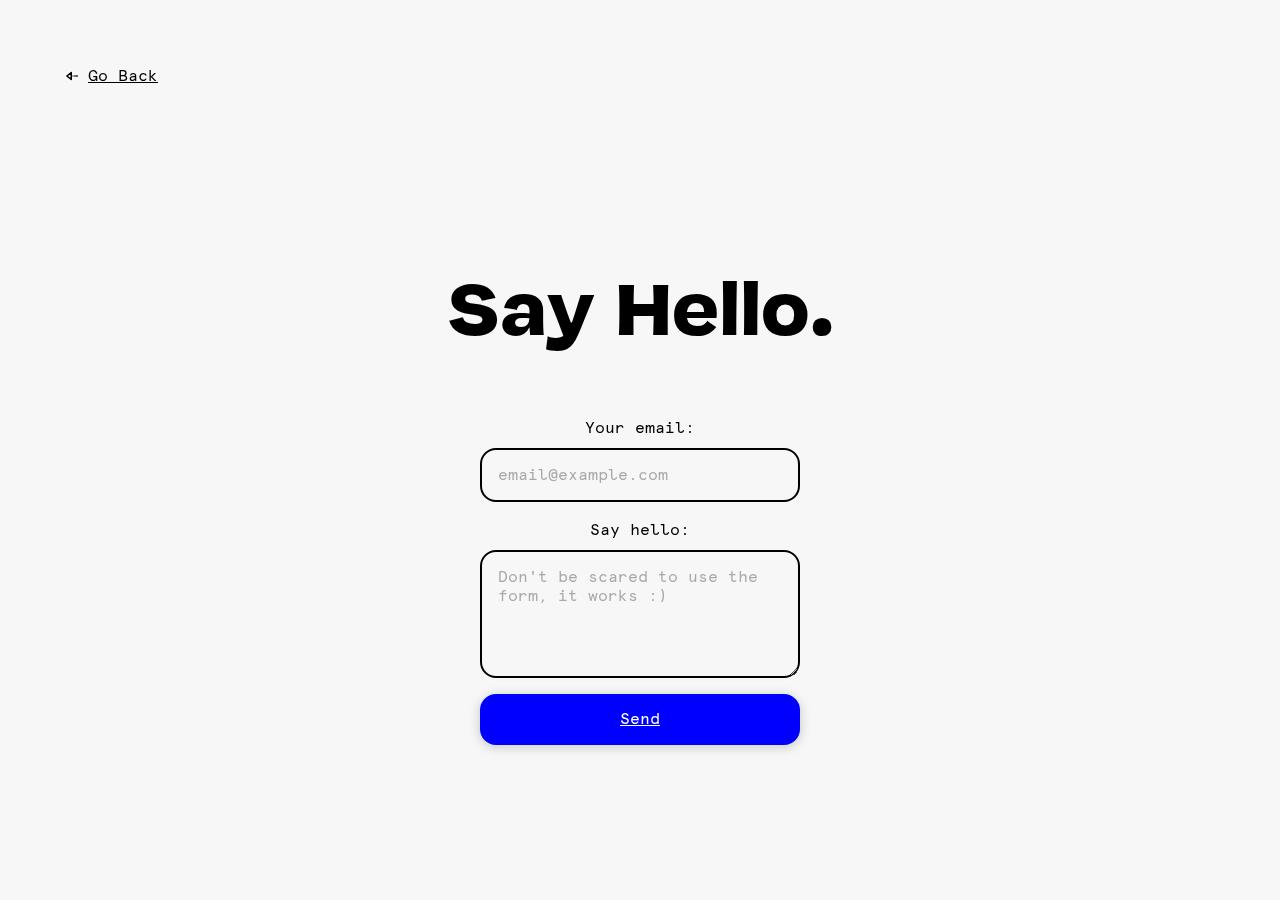
==== contact.html @ 7df36f0f "added contact, private page, fixed some hyperlinks and added new projects plus few minor updates" ====
<!DOCTYPE html>
<html lang="en">
  <head>
    <meta charset="UTF-8" />
    <meta
      name="viewport"
      content="width=device-width, initial-scale=1.0, maximum-scale=1, user-scalable=0"
    />
    <meta name="theme-color" content="#000000" />
    <meta name="twitter:url" content="https://mosessmax.com" />
    <meta
      name="twitter:title"
      content="Moses Max - Software Developer | Designer"
    />
    <meta
      name="twitter:description"
      content="Highly Impeccable, Quietly Confident Software Developer and Digital Designer."
    />
    <meta name="twitter:image" content="/assets/images/image_content.jpg" />
    <meta name="twitter:creator" content="@mosessmax" />
    <meta name="twitter:site" content="@mosessmax" />
    <meta name="og:url" content="https://mosessmax.com" />
    <meta name="og:image" content="/assets/images/image_content.jpg" />
    <meta
      name="description"
      content="Your email: Say Hello: Got it, i check my mail very often, so i'll be in touch soon!"
    />

    <link rel="apple-touch-icon" sizes="180x180" href="/apple-touch-icon.png" />
    <link rel="icon" type="image/png" sizes="32x32" href="/favicon-32x32.png" />
    <link rel="icon" type="image/png" sizes="16x16" href="/favicon-16x16.png" />
    <link rel="manifest" href="/site.webmanifest" />

    <title>Say Hello -> Software Developer</title>

    <link rel="stylesheet" href="/app.css" />
  </head>

  <body class="dark-nav-hide">
    <nav class="fixed top-0 mt4 mt5-s pl35 pl0-s ml5-s z-5">
      <a href="index.html" class="black link hide-child flex"
        ><span
          class="icon icon--return-arrow nav-arrow dib mr2 self-center"
          alt="Go Back"
        ></span
        >Go Back<span class="child">?</span></a
      >
    </nav>
    <main class="ph35 ph4-s center tc mt6 mt7-s">
      <h1 class="f1 f-subheadline-s lh-solid lh-title-s">Say Hello.</h1>

      <form class="tl-flex flex-column measure-narrow-s center">
        <fieldset class="bn ma0 pa0">
          <label class="mb2 db" for="name">Your email:</label>
          <input
            required
            placeholder="email@example.com"
            class="mb3 input-reset ba bw2 b--black bg-transparent b2 br4 pa3 db w-100 outline-0"
            type="email"
            name="email"
          />
          <label class="mb2 db" for="message">Say hello:</label>
          <textarea
            required
            placeholder="Don't be scared to use the form, it works :)"
            class="mb3 input-reset ba bw2 b--black bg-transparent br4 pa3 db w-100 outline-0"
            type="text"
            name="message"
            rows="5"
          ></textarea>
        </fieldset>
        <div class="white w-100">
          <input
            class="bg-blue color-inherit hover-bg-light-blue bs3 hover-color-inherit bn input-reset link pa3 br4 w-100"
            type="submit"
            value="Send"
          />
        </div>
      </form>

      <div class="form-response measure-narrow-s center">
        <div class="form-response-success dn">
          <p>
            <span class="small-caps">📨</span>Got it, i check my mail very
            often, so i'll be in touch soon!
          </p>
          <a href="index.html" class="blue link">Go back home!</a>
          <p class="mv2">or</p>
          <a class="form-reset black link" href="#"> Tell me something else </a>
        </div>

        <div class="form-response-error dn">
          <p>
            Never say,<span class="push-double"></span>
            <span class="pull-double">“</span>oops.” Always say,<span
              class="push-double"
            ></span>
            <span class="pull-double">“</span>Ah, interesting.”
          </p>
          <p>
            Try reaching me on
            <a
              class="black link external-link"
              href="https://www.linkedin.com/in/adebayo-moses"
              target="_blank"
              >LinkedIn</a
            >
            or
            <a
              class="black link external-link"
              href="https://twitter.com/mosessmax"
              target="_blank"
              >Twitter</a
            >If you don't mind?
          </p>
        </div>
      </div>

      <script src="https://smtpjs.com/v3/smtp.js"></script>

      <script></script>
    </main>
  </body>
</html>
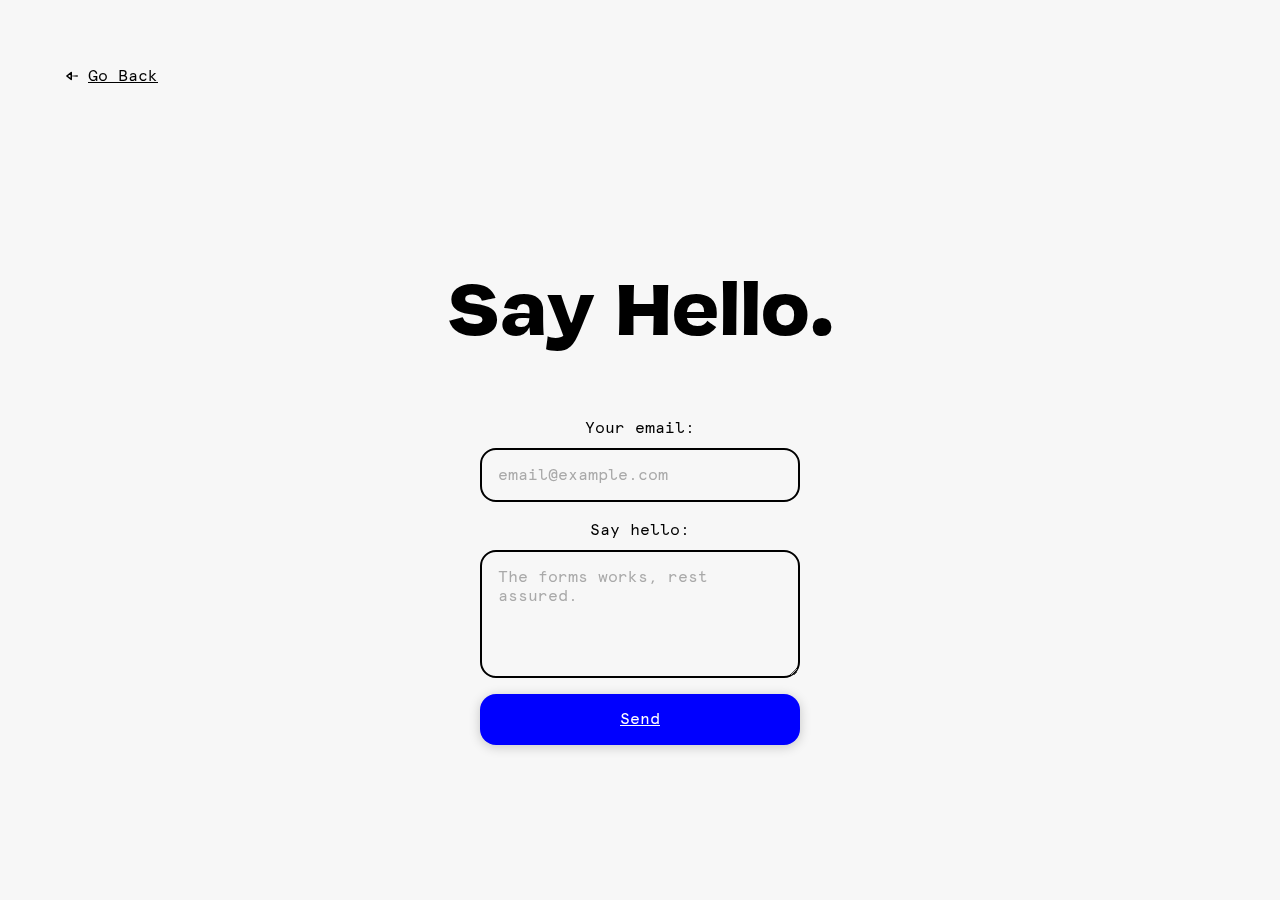
==== commit 5c823288: "content changes from a UX writer" ====
--- a/contact.html
+++ b/contact.html
@@ -62,7 +62,7 @@
           <label class="mb2 db" for="message">Say hello:</label>
           <textarea
             required
-            placeholder="Don't be scared to use the form, it works :)"
+            placeholder="The forms works, rest assured."
             class="mb3 input-reset ba bw2 b--black bg-transparent br4 pa3 db w-100 outline-0"
             type="text"
             name="message"
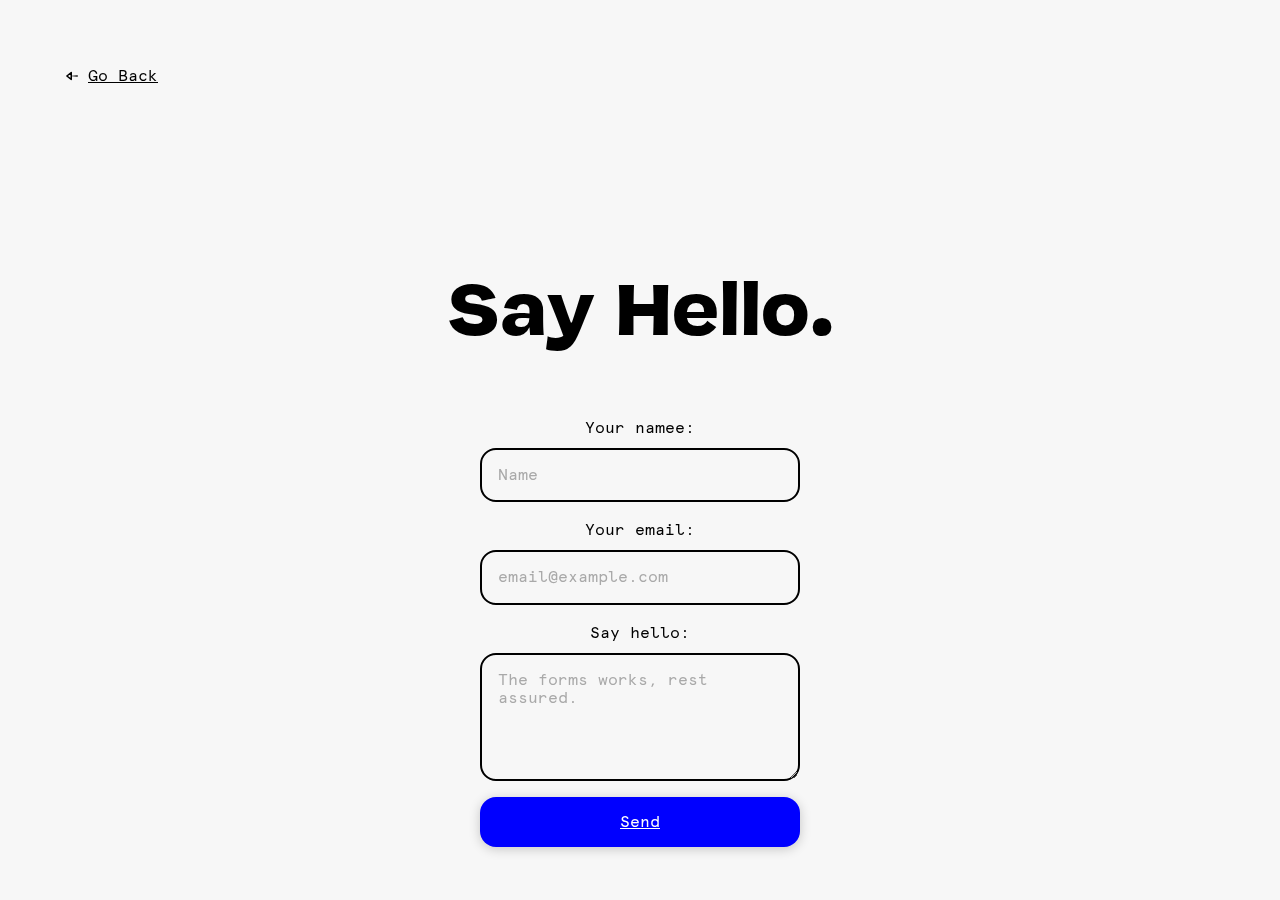
==== commit d29ea389: "add name field to contact form" ====
--- a/contact.html
+++ b/contact.html
@@ -51,6 +51,14 @@
 
       <form class="tl-flex flex-column measure-narrow-s center">
         <fieldset class="bn ma0 pa0">
+          <label class="mb2 db" for="name">Your namee:</label>
+          <input
+            required
+            placeholder="Name"
+            class="mb3 input-reset ba bw2 b--black bg-transparent b2 br4 pa3 db w-100 outline-0"
+            type="name"
+            name="name"
+          />
           <label class="mb2 db" for="name">Your email:</label>
           <input
             required
@@ -116,7 +124,7 @@
         </div>
       </div>
 
-      <script src="https://smtpjs.com/v3/smtp.js"></script>
+      <!-- <script src="https://smtpjs.com/v3/smtp.js"></script> -->
 
       <script></script>
     </main>
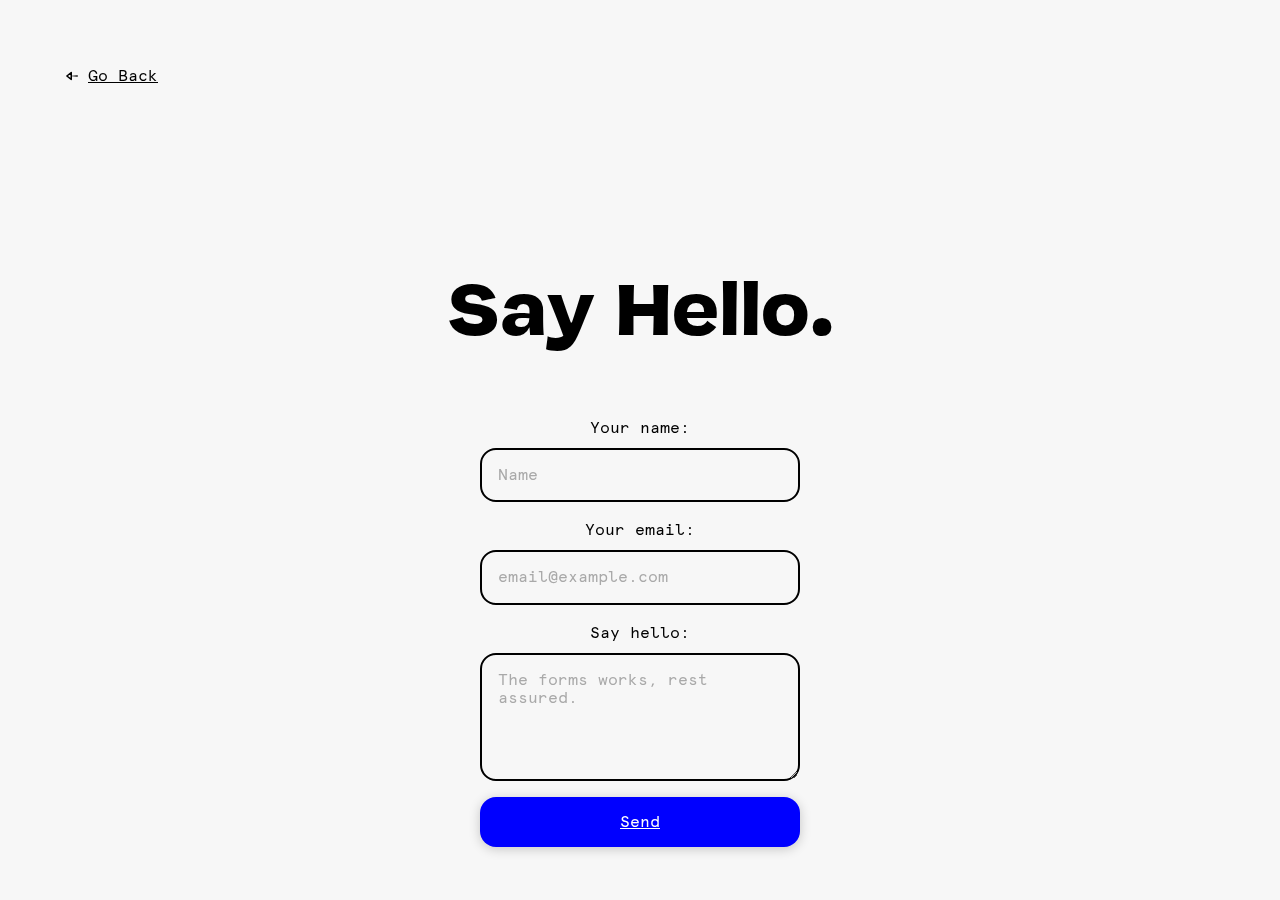
==== commit 0fb1843d: "fixed namee type" ====
--- a/contact.html
+++ b/contact.html
@@ -51,7 +51,7 @@
 
       <form class="tl-flex flex-column measure-narrow-s center">
         <fieldset class="bn ma0 pa0">
-          <label class="mb2 db" for="name">Your namee:</label>
+          <label class="mb2 db" for="name">Your name:</label>
           <input
             required
             placeholder="Name"
